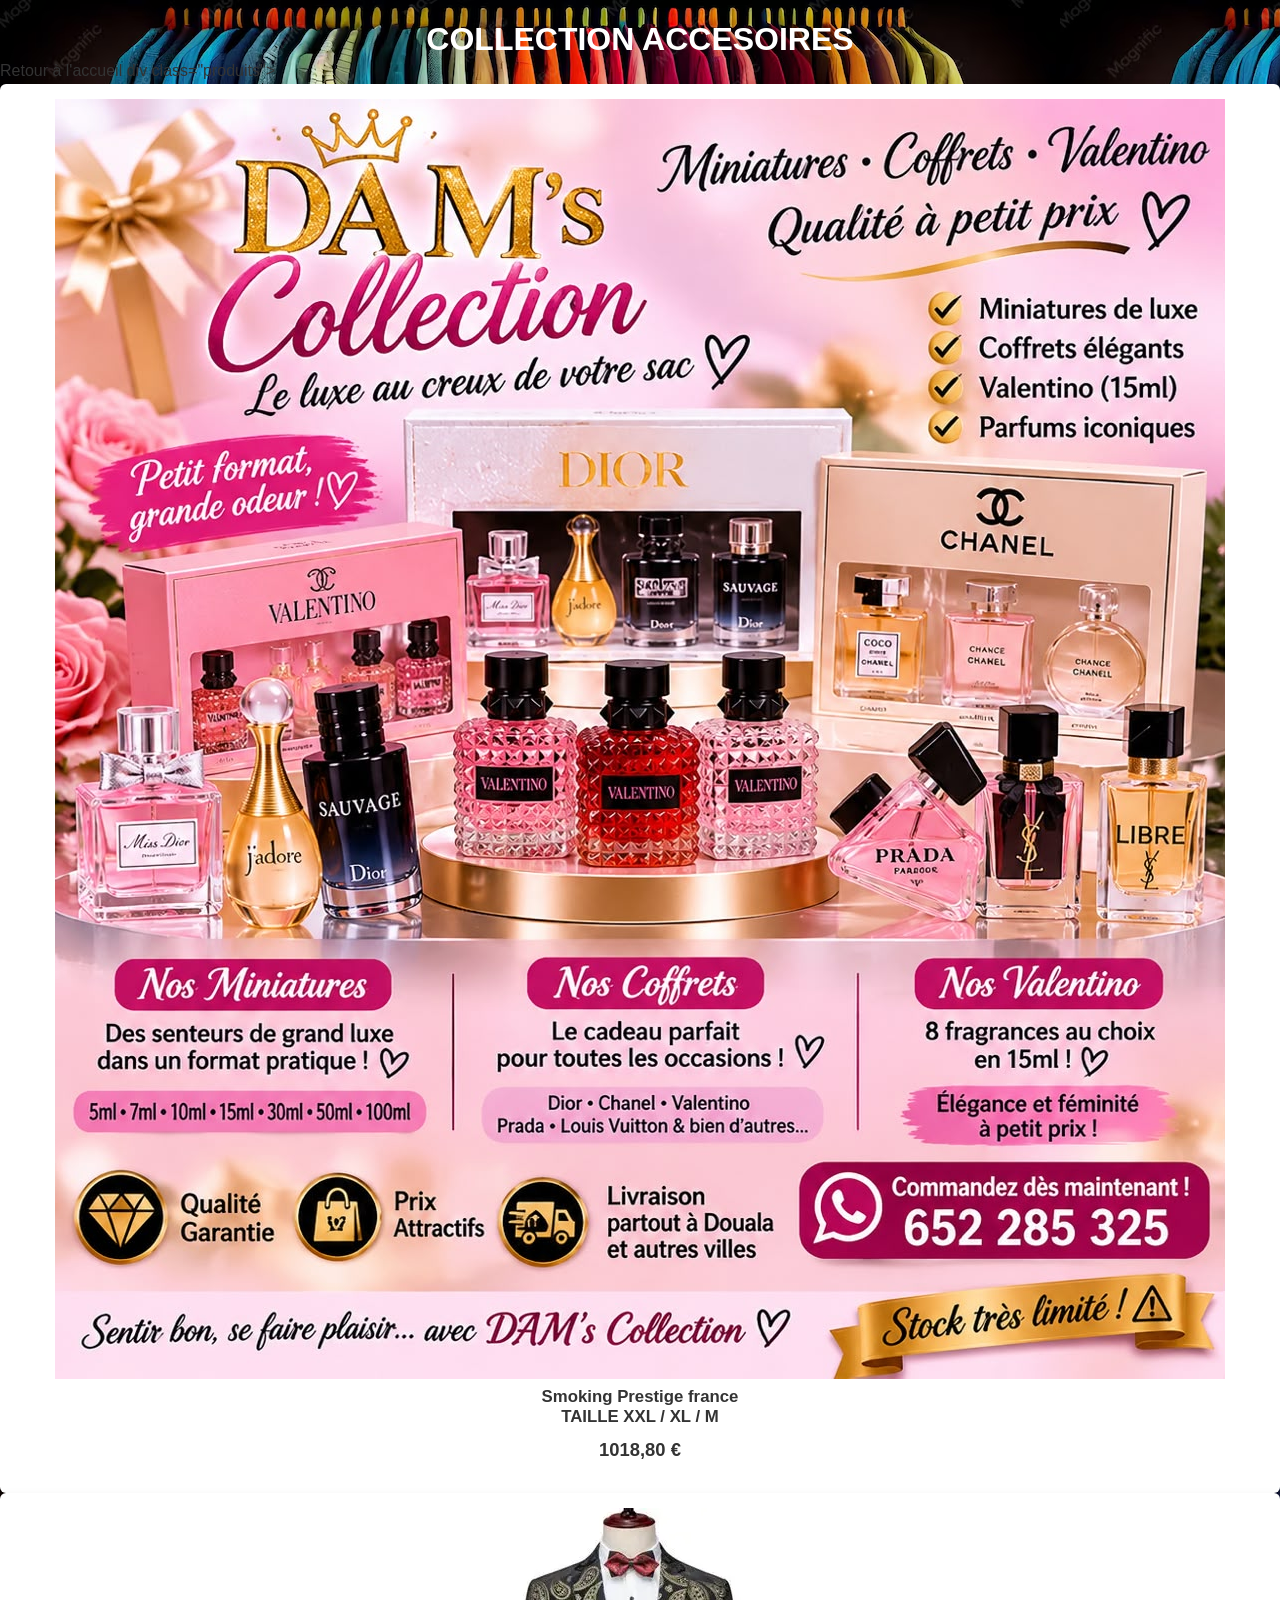
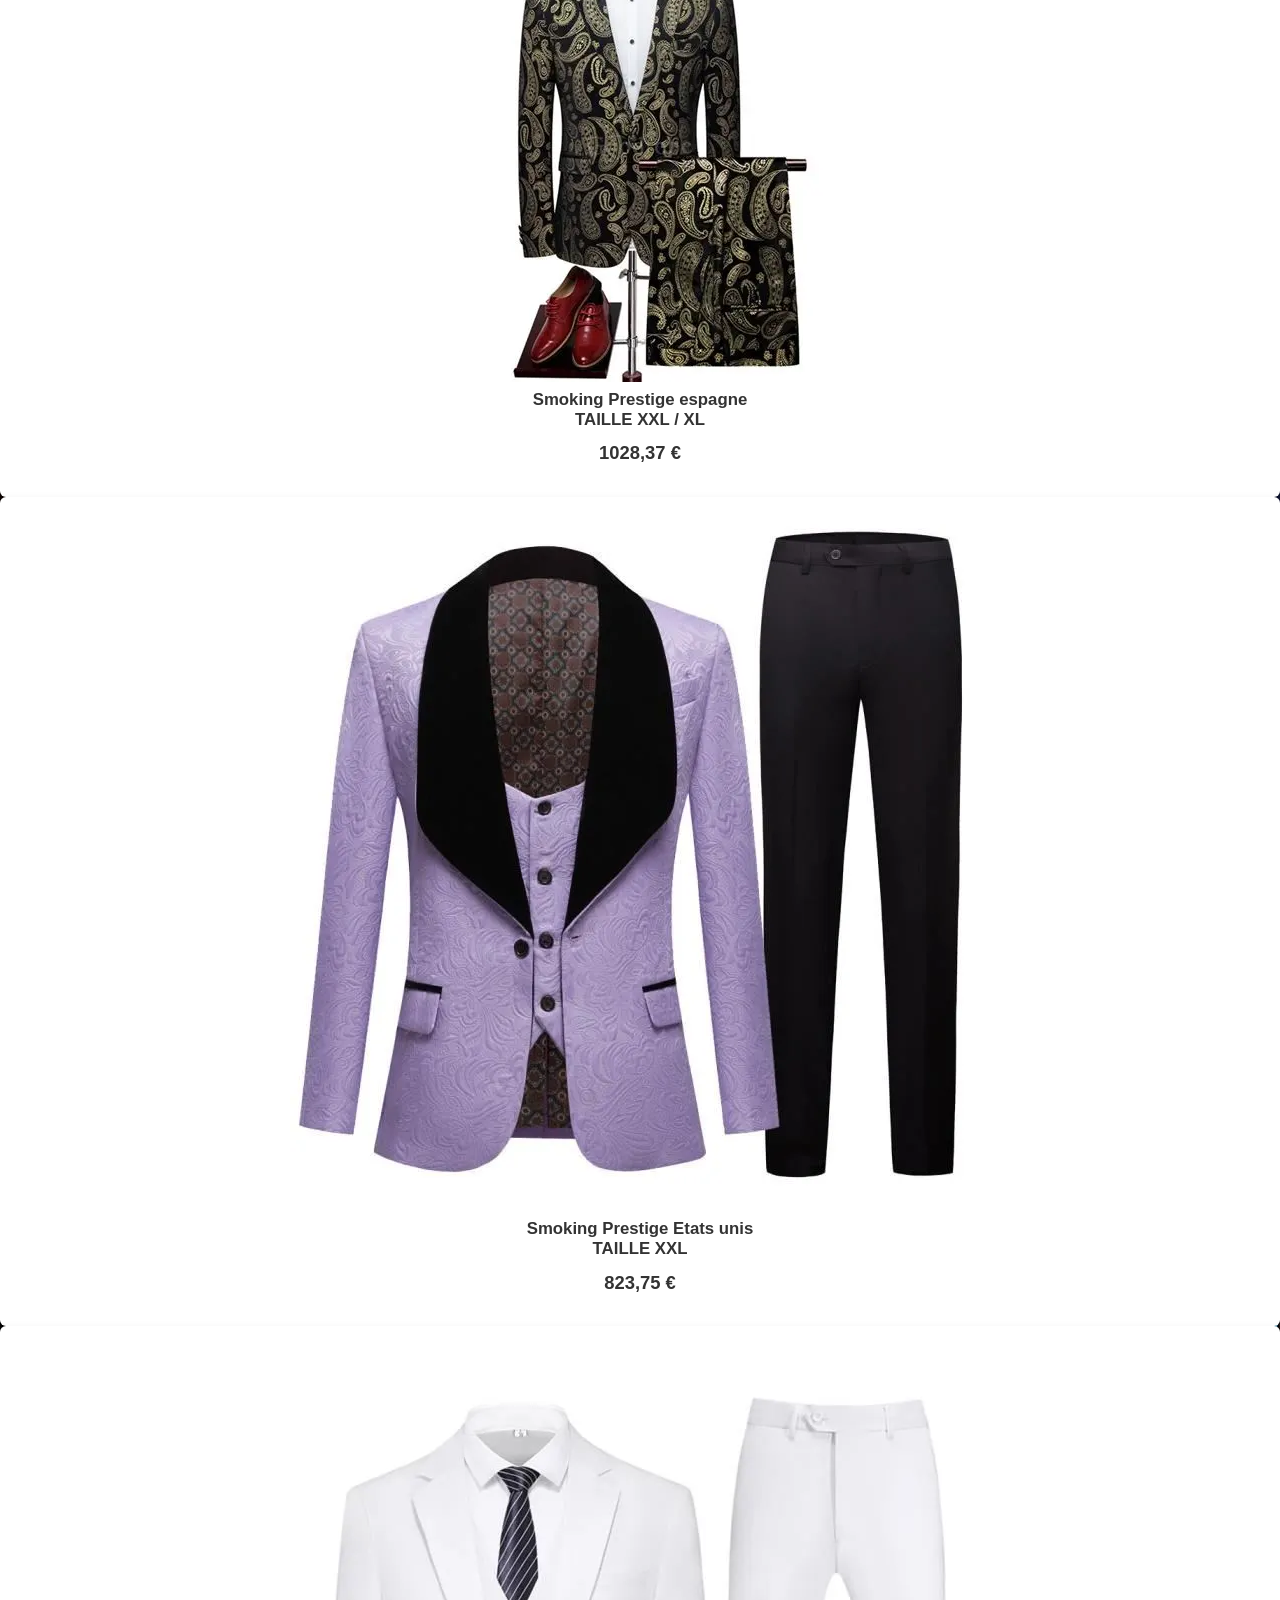
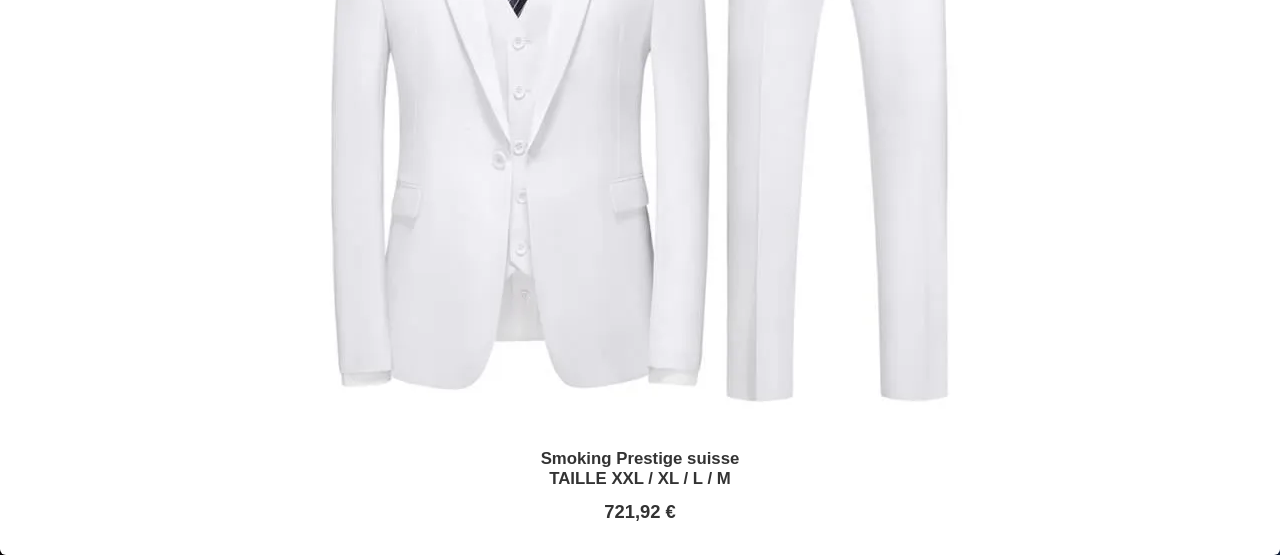
==== accessoires.html @ 11de0947 "mise a jour du site" ====
<!DOCTYPE html>
<html lang="fr">
<head>
    <meta charset="UTF-8">
    <title>Collection accessoires</title>
    <link rel="stylesheet" href="style.css">
</head>
<body>

<h1 class="titre-accessoires"> COLLECTION ACCESOIRES </h1>


<a href="aceuill.html">Retour à l'accueil</a>
div class="produits">

    <div class="produit">
        <img src="WhatsApp Image 2026-11-10 at 08.51.00.jpeg" alt="FRANCE">
        <h3>Smoking Prestige france <br> TAILLE XXL / XL / M</h3>
        <p class="prix">1018,80 €</p>
    </div>

    <div class="produit">
        <img src="OIP (1).webp" alt=" ESPAGNE">
        <h3>Smoking Prestige espagne <br> TAILLE XXL / XL </h3>
        <p class="prix">1028,37 €</p>
    </div>

    <div class="produit">
        <img src="veste-pantalon-gilet-costume-homme-costume.webp" alt="ETATS UNIS ">
        <h3>Smoking Prestige Etats unis <br> TAILLE XXL </h3>
        <p class="prix">823,75 €</p>
    </div>

    <div class="produit">
        <img src="costume-homme-marque-de-luxe-couleur-unie-ensemble.webp" alt="SUISSE">
        <h3>Smoking Prestige suisse <br>  TAILLE XXL / XL / L / M</h3>
        <p class="prix">721,92 €</p>
    </div>

</div>

</body>
</html>
---- style.css ----
/* ===== Base ===== */
:root {
  --noir: #1a1a1a;
  --gris: #f4f2ee;
  --accent: #c8553d;
  --texte: #333;
}

* { margin: 0; padding: 0; box-sizing: border-box; }

body {
  background-image: url("MON IMAGE .avif");
  font-family: "Segoe UI", Arial, sans-serif;
  color: var(--texte);
  line-height: 1.6;
  
}

a { text-decoration: none; color: inherit; }
ul { list-style: none; }
h1, h2, h3 { line-height: 1.2; }

.cache { position: absolute; left: -9999px; }
.centre { text-align: center; margin-top: 40px; }

/* ===== Bandeau ===== */
.annonce {
  background: var(--noir);
  color: #fff;
  text-align: center;
  font-size: 0.85rem;
  padding: 8px 10px;
}

/* ===== En-tête ===== */
.header {
  display: flex;
  align-items: center;
  justify-content: space-between;
  flex-wrap: wrap;
  gap: 15px;
  padding: 18px 5%;
  background: #fff;
  border-bottom: 1px solid #e5e5e5;
  position: sticky;
  top: 0;
  z-index: 10;
}

.logo { font-size: 1.6rem; font-weight: 800; letter-spacing: 2px; }
.logo span, .footer h4 span { color: var(--accent); }

.menu { display: flex; gap: 25px; }
.menu a { font-weight: 500; padding-bottom: 4px; border-bottom: 2px solid transparent; }
.menu a:hover, .menu a.actif { border-color: var(--accent); }

.actions { display: flex; gap: 18px; font-size: 0.9rem; }
.actions a:hover { color: var(--accent); }
.panier { font-weight: 600; }

/* ===== Boutons ===== */
.btn {
  display: inline-block;
  background: var(--noir);
  color: #fff;
  padding: 13px 28px;
  border: none;
  border-radius: 4px;
  font-size: 1rem;
  cursor: pointer;
  transition: background 0.3s, transform 0.2s;
}
.btn:hover { background: var(--accent); transform: translateY(-2px); }
.btn-clair { background: #fff; color: var(--noir); }
.btn-clair:hover { background: var(--accent); color: #fff; }
.btn-contour { background: transparent; color: var(--noir); border: 2px solid var(--noir); }
.btn-contour:hover { background: var(--noir); color: #fff; }
.btn-petit { padding: 9px 18px; font-size: 0.9rem; }

/* ===== Hero ===== */
.hero {
  min-height: 80vh;
  display: flex;
  align-items: center;
  padding: 0 8%;
  color: #fff;
  background:
    linear-gradient(90deg, rgba(0,0,0,0.65), rgba(0,0,0,0.15)),
    linear-gradient(135deg, #5b4a42, #c8553d);
  background-size: cover;
  background-position: center;
}
.hero-texte { max-width: 520px; }
.sur-titre { text-transform: uppercase; letter-spacing: 3px; font-size: 0.85rem; margin-bottom: 15px; }
.hero h1 { font-size: 3.2rem; margin-bottom: 20px; }
.hero p { margin-bottom: 30px; font-size: 1.1rem; }
.hero-boutons { display: flex; gap: 15px; flex-wrap: wrap; }

/* ===== Avantages ===== */
.avantages {
  display: grid;
  grid-template-columns: repeat(auto-fit, minmax(200px, 1fr));
  gap: 20px;
  padding: 35px 5%;
  text-align: center;
  border-bottom: 1px solid #e5e5e5;
}
.avantage h3 { font-size: 1rem; }
.avantage p { font-size: 0.9rem; color: #777; }

/* ===== Sections ===== */
.section { padding: 70px 5%; }
.section h2 { text-align: center; font-size: 2rem; margin-bottom: 40px; }
.section-gris { background: var(--gris); }

.grille { display: grid; gap: 25px; }
.grille-3 { grid-template-columns: repeat(auto-fit, minmax(260px, 1fr)); }
.grille-4 { grid-template-columns: repeat(auto-fit, minmax(220px, 1fr)); }

/* ===== Catégories ===== */
.categorie {
  height: 380px;
  display: flex;
  align-items: flex-end;
  padding: 25px;
  border-radius: 6px;
  color: #fff;
  font-size: 1.6rem;
  font-weight: 700;
  background-size: cover;
  background-position: center;
}
.categorie:hover { transform: scale(1.02); }
.cat-femme { background-image:linear-gradient(to top, rgba(0,0,0,0.5), transparent),url("Vetement  femmes .webp");background-size: cover;background-position: center;}
.cat-homme { background-image: linear-gradient(to top, rgba(0,0,0,0.5), transparent), url("HOMME.jpg");background-size: cover;background-position: center; }
.cat-acc   { background-image: linear-gradient(to top, rgba(0,0,0,0.5), transparent), url("ACCESSOIRES.jpg");background-size: cover;background-position: center;}

/* ===== Produits ===== */
.produit {
  background: #fff;
  padding: 15px;
  border-radius: 6px;
  text-align: center;
  box-shadow: 0 2px 10px rgba(0,0,0,0.06);
  transition: box-shadow 0.3s;
}
.produit:hover { box-shadow: 0 8px 22px rgba(0,0,0,0.12); }

.produit-img {
  height: 280px;
  border-radius: 4px;
  margin-bottom: 15px;
  position: relative;
  background-size: cover;
  background-position: center;
}
.img1 { background-image: linear-gradient(135deg, #b9a79a, #6d5a4d); }
.img2 { background-image: linear-gradient(135deg, #9fb4c7, #4a6076); }
.img3 { background-image: linear-gradient(135deg, #7d8fa8, #2e3b52); }
.img4 { background-image: linear-gradient(135deg, #d8b4a0, #a35d4a); }

.badge {
  position: absolute;
  top: 10px; left: 10px;
  background: var(--accent);
  color: #fff;
  font-size: 0.75rem;
  padding: 4px 10px;
  border-radius: 3px;
}
.produit h3 { font-size: 1.05rem; margin-bottom: 4px; }
.categorie-nom { font-size: 0.85rem; color: #888; }
.prix { font-weight: 700; font-size: 1.15rem; margin: 8px 0 14px; }

/* ===== Promo ===== */
.promo {
  background: var(--accent);
  color: #fff;
  text-align: center;
  padding: 70px 5%;
}
.promo h2 { font-size: 2.2rem; margin-bottom: 12px; }
.promo p { margin-bottom: 25px; }

/* ===== Newsletter ===== */
.newsletter { text-align: center; }
.newsletter h2 { margin-bottom: 12px; }
.form-news {
  display: flex;
  justify-content: center;
  flex-wrap: wrap;
  gap: 10px;
  margin-top: 25px;
}
.form-news input {
  padding: 13px 18px;
  width: 320px;
  max-width: 100%;
  border: 1px solid #ccc;
  border-radius: 4px;
  font-size: 1rem;
}

/* ===== Footer ===== */
.footer {
  background: var(--noir);
  color: #ccc;
  padding: 60px 5% 20px;
  display: grid;
  grid-template-columns: repeat(auto-fit, minmax(200px, 1fr));
  gap: 30px;
}
.footer h4 { color: #fff; margin-bottom: 15px; font-size: 1.1rem; }
.footer li { margin-bottom: 8px; }
.footer a:hover { color: var(--accent); }
.copyright {
  grid-column: 1 / -1;
  text-align: center;
  border-top: 1px solid #333;
  padding-top: 20px;
  font-size: 0.85rem;
}

/* ===== Responsive ===== */
@media (max-width: 768px) {
  .header { justify-content: center; }
  .menu { flex-wrap: wrap; justify-content: center; gap: 15px; }
  .hero h1 { font-size: 2.3rem; }
  .hero { min-height: 65vh; }
  
}
.titre-accessoires {
    color: white;
    text-align: center;
    margin-top: 20px;
}
.titre-femmes {
    color: white;
    text-align: center;
    margin-top: 20px;
}
.titre-hommes {
    color: white;
    text-align: center;
    margin-top: 20px;
}
.video-promo {
    width: 100%;
    padding: 0;
}

.video-promo video {
    width: 100%;
    height: 80vh;
    object-fit: cover;
    display: block;
}
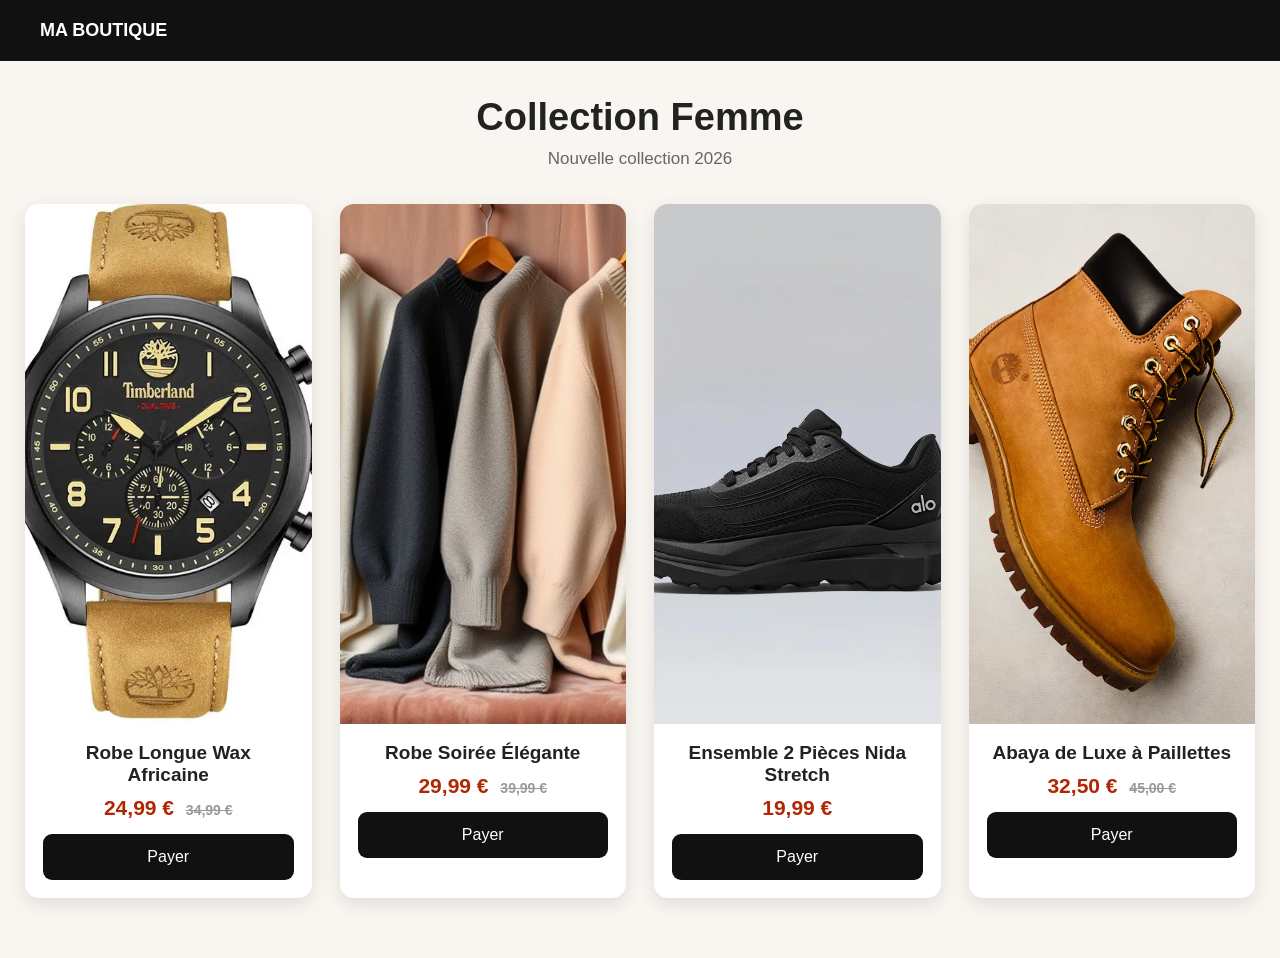
==== commit 2058a834: "modification des pages" ====
--- a/accessoires.html
+++ b/accessoires.html
@@ -1,43 +1,80 @@
 <!DOCTYPE html>
 <html lang="fr">
 <head>
-    <meta charset="UTF-8">
-    <title>Collection accessoires</title>
-    <link rel="stylesheet" href="style.css">
+<meta charset="UTF-8">
+<meta name="viewport" content="width=device-width, initial-scale=1.0">
+<title>Collection Femme</title>
+<style>
+  *{margin:0;padding:0;box-sizing:border-box;font-family:Arial, sans-serif}
+  body{background:#f9f5f0;color:#222}
+  header{background:#111;color:#fff;padding:20px 40px;font-size:18px}
+  h1{text-align:center;padding:35px 0 10px;font-size:38px}
+  p{text-align:center;color:#666;margin-bottom:35px;font-size:17px}
+  .grille{max-width:1450px;margin:0 auto;padding:0 25px 60px;display:grid;grid-template-columns:repeat(4,1fr);gap:28px}
+  .carte{background:#fff;border-radius:14px;overflow:hidden;box-shadow:0 6px 18px rgba(0,0,0,0.1)}
+  .carte img{width:100%;height:520px;object-fit:cover;display:block}
+  .info{padding:18px;text-align:center}
+  .info h3{font-size:19px;margin-bottom:10px}
+  .prix{font-weight:bold;font-size:21px;color:#b12704;margin-bottom:14px}
+  .prix span{color:#999;text-decoration:line-through;font-size:14px;margin-left:6px}
+  .btn{width:100%;padding:14px;border:none;background:#111;color:#fff;border-radius:9px;cursor:pointer;font-size:16px}
+  .btn:hover{background:#f2b705;color:#111}
+  @media(max-width:1100px){.grille{grid-template-columns:repeat(2,1fr)} .carte img{height:480px}}
+  @media(max-width:600px){.grille{grid-template-columns:1fr} .carte img{height:460px}}
+</style>
 </head>
 <body>
 
-<h1 class="titre-accessoires"> COLLECTION ACCESOIRES </h1>
+<header><b>MA BOUTIQUE</b></header>
 
+<h1>Collection Femme</h1>
+<p>Nouvelle collection 2026</p>
 
-<a href="aceuill.html">Retour à l'accueil</a>
-div class="produits">
+<div class="grille">
 
-    <div class="produit">
-        <img src="WhatsApp Image 2026-11-10 at 08.51.00.jpeg" alt="FRANCE">
-        <h3>Smoking Prestige france <br> TAILLE XXL / XL / M</h3>
-        <p class="prix">1018,80 €</p>
+  <div class="carte">
+    <img src="OIP (5).webp" alt="Robe wax">
+    <div class="info">
+      <h3>Robe Longue Wax Africaine</h3>
+      <div class="prix">24,99 € <span>34,99 €</span></div>
+      <button class="btn" onclick="payer('Robe Longue Wax Africaine - 24,99 €')">Payer</button>
     </div>
+  </div>
 
-    <div class="produit">
-        <img src="OIP (1).webp" alt=" ESPAGNE">
-        <h3>Smoking Prestige espagne <br> TAILLE XXL / XL </h3>
-        <p class="prix">1028,37 €</p>
+  <div class="carte">
+    <img src="luxury_cashmere_sweater_picks_8etcu.jpg" alt="Robe soirée">
+    <div class="info">
+      <h3>Robe Soirée Élégante</h3>
+      <div class="prix">29,99 € <span>39,99 €</span></div>
+      <button class="btn" onclick="payer('Robe Soirée Élégante - 29,99 €')">Payer</button>
     </div>
+  </div>
 
-    <div class="produit">
-        <img src="veste-pantalon-gilet-costume-homme-costume.webp" alt="ETATS UNIS ">
-        <h3>Smoking Prestige Etats unis <br> TAILLE XXL </h3>
-        <p class="prix">823,75 €</p>
+  <div class="carte">
+    <img src="alo1.webp" alt="Ensemble">
+    <div class="info">
+      <h3>Ensemble 2 Pièces Nida Stretch</h3>
+      <div class="prix">19,99 €</div>
+      <button class="btn" onclick="payer('Ensemble 2 Pièces - 19,99 €')">Payer</button>
     </div>
+  </div>
 
-    <div class="produit">
-        <img src="costume-homme-marque-de-luxe-couleur-unie-ensemble.webp" alt="SUISSE">
-        <h3>Smoking Prestige suisse <br>  TAILLE XXL / XL / L / M</h3>
-        <p class="prix">721,92 €</p>
+  <div class="carte">
+    <img src="Timberland-Premium-6Inch-Waterproof-Boot-for-Men-in-Yellow.avif" alt="Abaya">
+    <div class="info">
+      <h3>Abaya de Luxe à Paillettes</h3>
+      <div class="prix">32,50 € <span>45,00 €</span></div>
+      <button class="btn" onclick="payer('Abaya de Luxe - 32,50 €')">Payer</button>
     </div>
+  </div>
 
 </div>
 
+<script>
+function payer(article){
+  alert("Tu as choisi : " + article + "\n\nRedirection vers le paiement...");
+}
+</script>
+
 </body>
 </html>
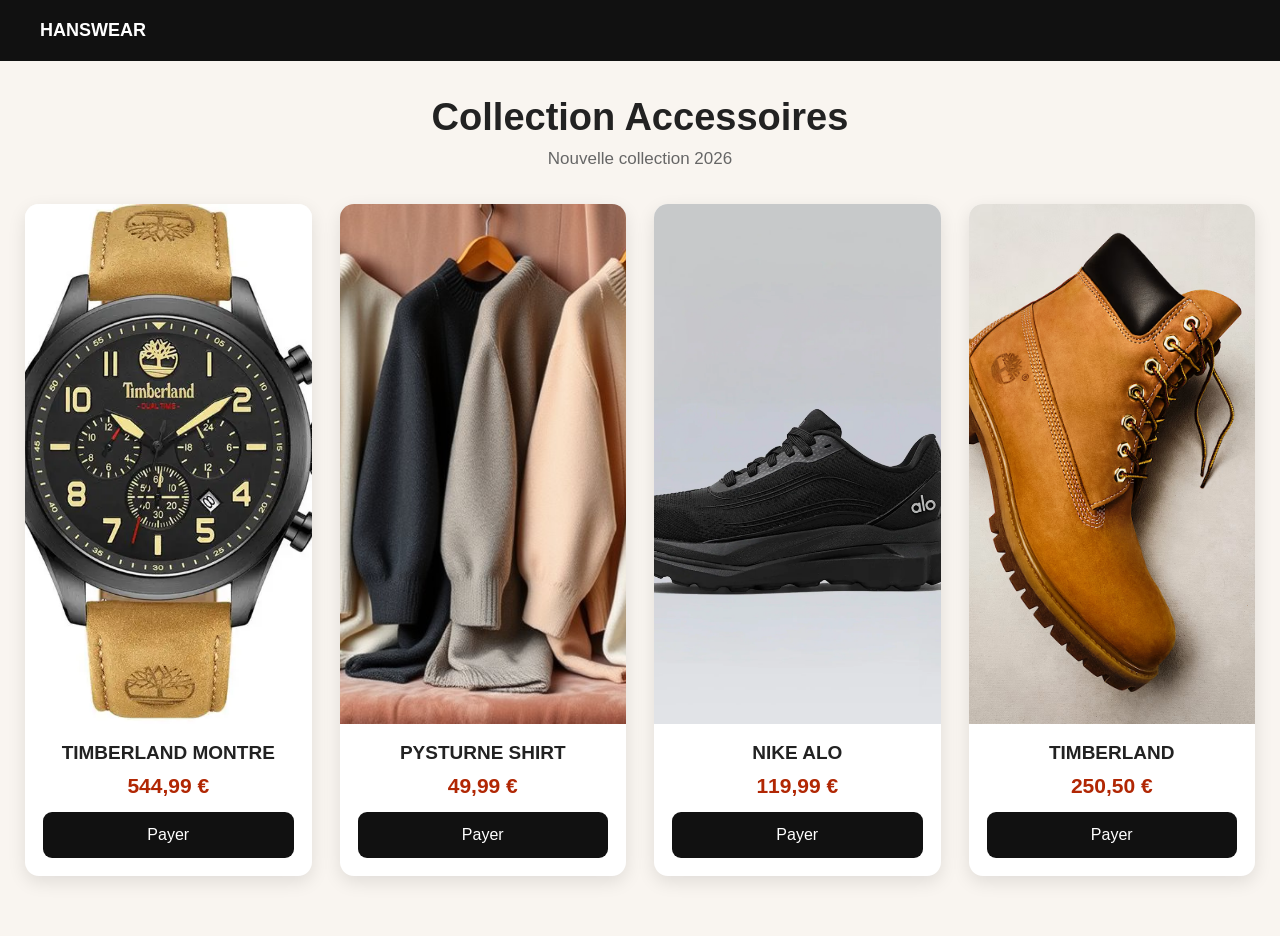
==== commit 6fb04a80: "quelque modification" ====
--- a/accessoires.html
+++ b/accessoires.html
@@ -3,7 +3,7 @@
 <head>
 <meta charset="UTF-8">
 <meta name="viewport" content="width=device-width, initial-scale=1.0">
-<title>Collection Femme</title>
+<title>Collection Accessoires</title>
 <style>
   *{margin:0;padding:0;box-sizing:border-box;font-family:Arial, sans-serif}
   body{background:#f9f5f0;color:#222}
@@ -25,9 +25,9 @@
 </head>
 <body>
 
-<header><b>MA BOUTIQUE</b></header>
+<header><b>HANSWEAR</b></header>
 
-<h1>Collection Femme</h1>
+<h1>Collection Accessoires</h1>
 <p>Nouvelle collection 2026</p>
 
 <div class="grille">
@@ -35,36 +35,36 @@
   <div class="carte">
     <img src="OIP (5).webp" alt="Robe wax">
     <div class="info">
-      <h3>Robe Longue Wax Africaine</h3>
-      <div class="prix">24,99 € <span>34,99 €</span></div>
-      <button class="btn" onclick="payer('Robe Longue Wax Africaine - 24,99 €')">Payer</button>
+      <h3>TIMBERLAND MONTRE </h3>
+      <div class="prix">544,99 € </div>
+      <button class="btn" onclick="payer('TIMBERLAND MONTRE - 544,99 €')">Payer</button>
     </div>
   </div>
 
   <div class="carte">
     <img src="luxury_cashmere_sweater_picks_8etcu.jpg" alt="Robe soirée">
     <div class="info">
-      <h3>Robe Soirée Élégante</h3>
-      <div class="prix">29,99 € <span>39,99 €</span></div>
-      <button class="btn" onclick="payer('Robe Soirée Élégante - 29,99 €')">Payer</button>
+      <h3>PYSTURNE SHIRT</h3>
+      <div class="prix">49,99 € </div>
+      <button class="btn" onclick="payer('PYSTURNE SHIRT - 49,99 €')">Payer</button>
     </div>
   </div>
 
   <div class="carte">
     <img src="alo1.webp" alt="Ensemble">
     <div class="info">
-      <h3>Ensemble 2 Pièces Nida Stretch</h3>
-      <div class="prix">19,99 €</div>
-      <button class="btn" onclick="payer('Ensemble 2 Pièces - 19,99 €')">Payer</button>
+      <h3> NIKE ALO</h3>
+      <div class="prix">119,99 €</div>
+      <button class="btn" onclick="payer('NIKE ALO - 119,99 €')">Payer</button>
     </div>
   </div>
 
   <div class="carte">
     <img src="Timberland-Premium-6Inch-Waterproof-Boot-for-Men-in-Yellow.avif" alt="Abaya">
     <div class="info">
-      <h3>Abaya de Luxe à Paillettes</h3>
-      <div class="prix">32,50 € <span>45,00 €</span></div>
-      <button class="btn" onclick="payer('Abaya de Luxe - 32,50 €')">Payer</button>
+      <h3>TIMBERLAND</h3>
+      <div class="prix">250,50 € </div>
+      <button class="btn" onclick="payer('TIMBERLAND  - 250,50 €')">Payer</button>
     </div>
   </div>
 
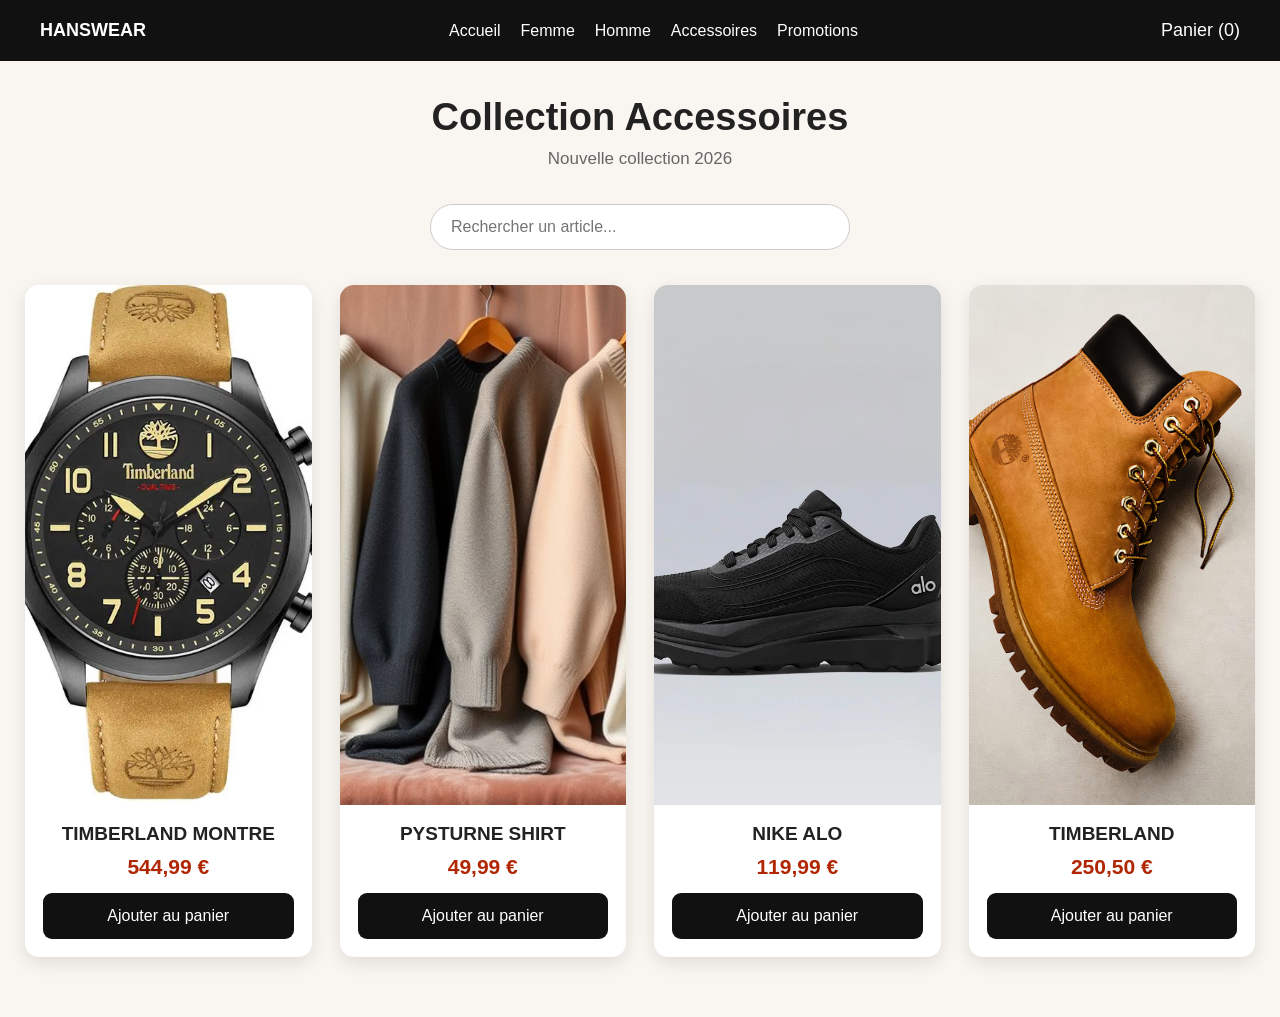
==== commit 8614306e: "ajout de recherche sur les differentes pages" ====
--- a/accessoires.html
+++ b/accessoires.html
@@ -22,13 +22,30 @@
   @media(max-width:1100px){.grille{grid-template-columns:repeat(2,1fr)} .carte img{height:480px}}
   @media(max-width:600px){.grille{grid-template-columns:1fr} .carte img{height:460px}}
 </style>
+<link rel="stylesheet" href="ui.css">
+<script src="script.js" defer></script>
 </head>
 <body>
 
-<header><b>HANSWEAR</b></header>
+<header class="entete-boutique">
+  <a href="index.html"><b>HANSWEAR</b></a>
+  <nav>
+    <a href="index.html">Accueil</a>
+    <a href="femme.html">Femme</a>
+    <a href="homme.html">Homme</a>
+    <a href="accessoires.html">Accessoires</a>
+    <a href="promotion.html">Promotions</a>
+  </nav>
+  <a href="#" class="panier">Panier (0)</a>
+</header>
 
 <h1>Collection Accessoires</h1>
 <p>Nouvelle collection 2026</p>
+
+<div class="recherche">
+  <input type="search" id="recherche" aria-label="Rechercher un article" placeholder="Rechercher un article...">
+</div>
+<p id="aucun-resultat" hidden>Aucun article trouvé.</p>
 
 <div class="grille">
 
@@ -37,7 +54,7 @@
     <div class="info">
       <h3>TIMBERLAND MONTRE </h3>
       <div class="prix">544,99 € </div>
-      <button class="btn" onclick="payer('TIMBERLAND MONTRE - 544,99 €')">Payer</button>
+      <button class="btn">Ajouter au panier</button>
     </div>
   </div>
 
@@ -46,7 +63,7 @@
     <div class="info">
       <h3>PYSTURNE SHIRT</h3>
       <div class="prix">49,99 € </div>
-      <button class="btn" onclick="payer('PYSTURNE SHIRT - 49,99 €')">Payer</button>
+      <button class="btn">Ajouter au panier</button>
     </div>
   </div>
 
@@ -55,7 +72,7 @@
     <div class="info">
       <h3> NIKE ALO</h3>
       <div class="prix">119,99 €</div>
-      <button class="btn" onclick="payer('NIKE ALO - 119,99 €')">Payer</button>
+      <button class="btn">Ajouter au panier</button>
     </div>
   </div>
 
@@ -64,17 +81,12 @@
     <div class="info">
       <h3>TIMBERLAND</h3>
       <div class="prix">250,50 € </div>
-      <button class="btn" onclick="payer('TIMBERLAND  - 250,50 €')">Payer</button>
+      <button class="btn">Ajouter au panier</button>
     </div>
   </div>
 
 </div>
 
-<script>
-function payer(article){
-  alert("Tu as choisi : " + article + "\n\nRedirection vers le paiement...");
-}
-</script>
 
 </body>
 </html>
--- a/ui.css
+++ b/ui.css
@@ -0,0 +1,110 @@
+/* ui.css - styles des fonctionnalites JavaScript (burger, panier, toast, etc.) */
+
+/* ----- Menu burger (accueil) ----- */
+.burger {
+  display: none;
+  background: none;
+  border: 2px solid #1a1a1a;
+  border-radius: 4px;
+  font-size: 1.4rem;
+  line-height: 1;
+  padding: 4px 12px;
+  cursor: pointer;
+}
+@media (max-width: 768px) {
+  .js .burger { display: block; }
+  .js .header nav { display: none; }
+  .js .header nav.ouvert { display: block; flex-basis: 100%; order: 5; }
+  .js .header nav.ouvert .menu { flex-direction: column; align-items: center; }
+}
+
+/* ----- En-tete des pages produits ----- */
+.entete-boutique {
+  display: flex;
+  align-items: center;
+  justify-content: space-between;
+  flex-wrap: wrap;
+  gap: 15px;
+}
+.entete-boutique a { color: #fff; text-decoration: none; }
+.entete-boutique a:hover { color: #f2b705; }
+.entete-boutique nav { display: flex; gap: 20px; flex-wrap: wrap; font-size: 16px; }
+
+/* ----- Message "ajoute au panier" ----- */
+.toast {
+  position: fixed;
+  bottom: 25px;
+  left: 50%;
+  transform: translateX(-50%) translateY(20px);
+  background: #111;
+  color: #fff;
+  padding: 14px 24px;
+  border-radius: 8px;
+  font-family: Arial, sans-serif;
+  opacity: 0;
+  pointer-events: none;
+  transition: opacity 0.3s, transform 0.3s;
+  z-index: 200;
+}
+.toast.visible { opacity: 1; transform: translateX(-50%) translateY(0); }
+
+/* ----- Recapitulatif du panier ----- */
+.panneau-panier {
+  position: fixed;
+  top: 20px;
+  right: 20px;
+  width: min(360px, calc(100vw - 40px));
+  max-height: 80vh;
+  overflow: auto;
+  background: #fff;
+  color: #222;
+  font-family: Arial, sans-serif;
+  padding: 20px;
+  border-radius: 10px;
+  box-shadow: 0 10px 30px rgba(0, 0, 0, 0.3);
+  z-index: 150;
+}
+.pan-titre { font-size: 1.2rem; font-weight: bold; margin-bottom: 12px; }
+.pan-ligne { margin-bottom: 8px; font-size: 0.95rem; }
+.pan-total { font-weight: bold; font-size: 1.1rem; margin: 12px 0 8px; }
+.pan-boutons { display: flex; gap: 10px; margin-top: 15px; }
+.pan-btn {
+  flex: 1;
+  padding: 10px;
+  border: none;
+  background: #111;
+  color: #fff;
+  border-radius: 6px;
+  cursor: pointer;
+}
+.pan-btn:hover { background: #f2b705; color: #111; }
+
+/* ----- Messages du formulaire ----- */
+.msg { margin: 15px auto 0; max-width: 420px; border-radius: 6px; font-size: 0.95rem; }
+.msg-ok, .msg-erreur { padding: 10px 16px; }
+.msg-ok { background: #d9f2dd; color: #14532d; }
+.msg-erreur { background: #fde0dc; color: #7f1d1d; }
+
+/* ----- Compte a rebours ----- */
+.compte-rebours { font-weight: bold; font-size: 1.3rem; }
+
+/* ----- Apparition au defilement (seulement si le JS tourne) ----- */
+.js .reveal {
+  opacity: 0;
+  transform: translateY(30px);
+  transition: opacity 0.7s ease, transform 0.7s ease;
+}
+.js .reveal.visible { opacity: 1; transform: none; }
+@media (prefers-reduced-motion: reduce) {
+  .js .reveal { opacity: 1; transform: none; transition: none; }
+}
+
+/* ----- Barre de recherche (pages produits) ----- */
+.recherche { text-align: center; margin-bottom: 35px; }
+.recherche input {
+  width: min(420px, 90%);
+  padding: 13px 20px;
+  border: 1px solid #ccc;
+  border-radius: 30px;
+  font-size: 16px;
+}
